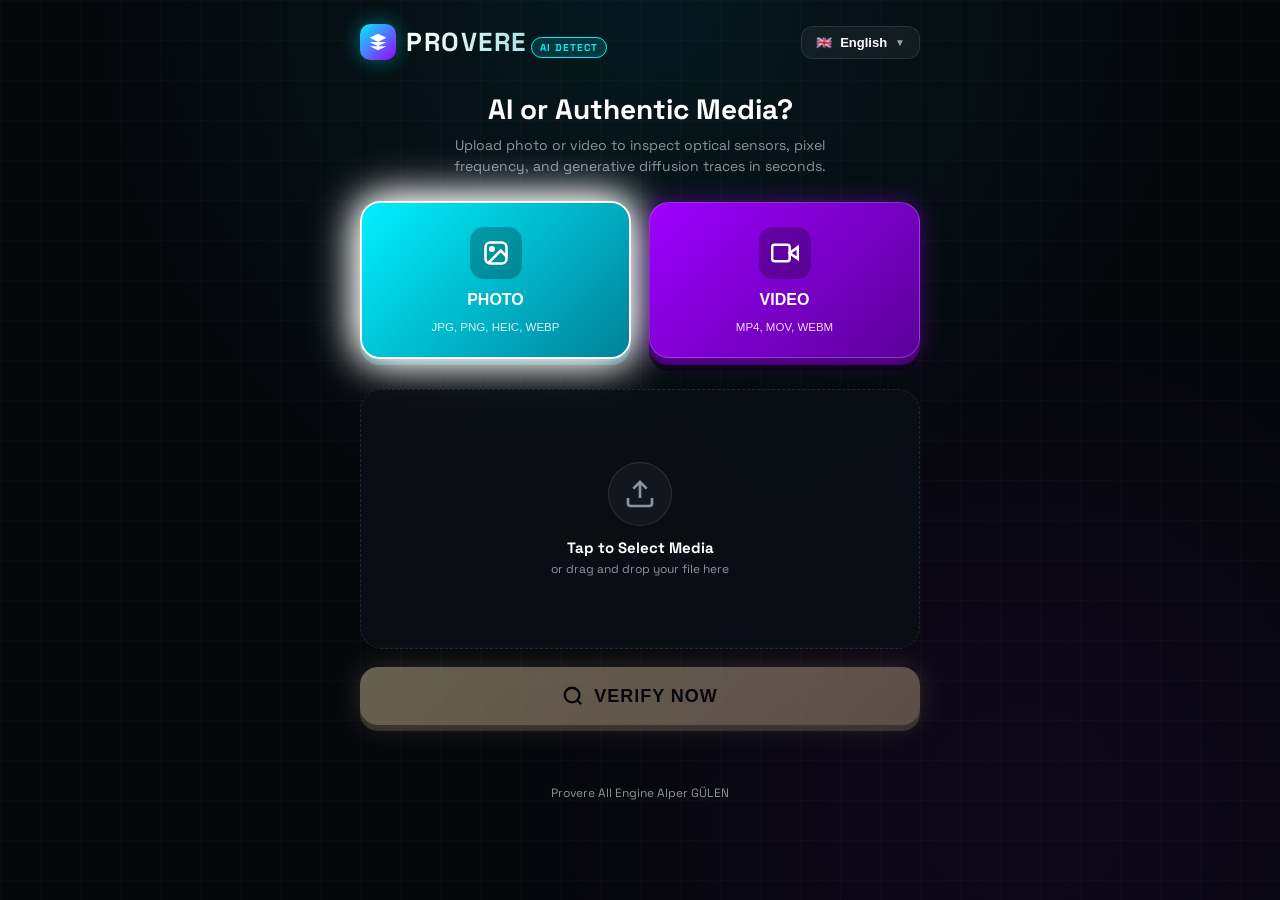
==== index.html @ f81402c1 "chore: Remove service-worker.js and replace caching with SW unregister and cache cleanup script" ====
<!DOCTYPE html>
<html lang="tr">
<head>
  <meta charset="UTF-8">
  <meta name="viewport" content="width=device-width, initial-scale=1.0">
  <title>Provere — AI vs Real Media Detector</title>
  <meta name="description" content="Fotoğraf ve videoların yapay zeka tarafından mı üretildiğini yoksa gerçek mi olduğunu tespit eden doğrulama aracı.">
  <meta name="apple-mobile-web-app-capable" content="yes">
  <meta name="apple-mobile-web-app-status-bar-style" content="black-translucent">
  <meta name="apple-mobile-web-app-title" content="Provere">
  <meta name="theme-color" content="#05070B">
  <link rel="manifest" href="manifest.json">
  <link rel="preconnect" href="https://fonts.googleapis.com">
  <link rel="preconnect" href="https://fonts.gstatic.com" crossorigin>
  <link href="https://fonts.googleapis.com/css2?family=Space+Grotesk:wght@500;700;800&family=Inter:wght@400;500;600;700&display=swap" rel="stylesheet">
  <link rel="stylesheet" href="style.css">
</head>
<body>
  <div class="cyber-grid"></div>

  <div class="app-container">
    <header>
      <div class="brand">
        <div class="brand-icon">
          <svg viewBox="0 0 24 24"><path d="M12 2L2 7l10 5 10-5-10-5zM2 17l10 5 10-5M2 12l10 5 10-5"/></svg>
        </div>
        <div>
          <span class="brand-name">Provere</span>
          <span class="badge-ai">AI DETECT</span>
        </div>
      </div>

      <div class="lang-dropdown-wrapper">
        <button id="lang-toggle-btn" class="lang-btn" onclick="toggleLangMenu()">
          <span id="current-lang-flag">🇹🇷</span>
          <span id="current-lang-name">Türkçe</span>
          <span style="font-size: 10px; opacity: 0.6;">▼</span>
        </button>
        <div id="lang-menu" class="lang-menu">
          <button class="lang-item active" onclick="setLanguage('tr')"><span>🇹🇷</span> Türkçe</button>
          <button class="lang-item" onclick="setLanguage('en')"><span>🇬🇧</span> English</button>
          <button class="lang-item" onclick="setLanguage('es')"><span>🇪🇸</span> Español</button>
          <button class="lang-item" onclick="setLanguage('fr')"><span>🇫🇷</span> Français</button>
          <button class="lang-item" onclick="setLanguage('it')"><span>🇮🇹</span> Italiano</button>
          <button class="lang-item" onclick="setLanguage('zh')"><span>🇨🇳</span> 中文</button>
          <button class="lang-item" onclick="setLanguage('ja')"><span>🇯🇵</span> 日本語</button>
        </div>
      </div>
    </header>

    <div class="hero-title">
      <h1 id="t-hero-title">Yapay Zeka mı, Gerçek mi?</h1>
      <p id="t-hero-desc">Fotoğraf veya video yükleyin; pikselleri, mimikleri ve yapay zeka izlerini saniyeler içinde doğrulayın.</p>
    </div>

    <div class="buttons-grid">
      <button class="btn-3d btn-photo active" id="mode-photo-btn" onclick="selectMode('photo')">
        <span class="btn-3d-shadow"></span>
        <span class="btn-3d-edge"></span>
        <span class="btn-3d-front">
          <div class="btn-icon-wrapper">
            <svg viewBox="0 0 24 24" fill="none"><rect x="3" y="3" width="18" height="18" rx="4"/><circle cx="8.5" cy="8.5" r="1.5"/><polyline points="21 15 16 10 5 21"/></svg>
          </div>
          <span id="t-btn-photo">FOTOĞRAF</span>
          <span class="btn-sub-label" id="t-sub-photo">JPG, PNG, WEBP</span>
        </span>
      </button>

      <button class="btn-3d btn-video" id="mode-video-btn" onclick="selectMode('video')">
        <span class="btn-3d-shadow"></span>
        <span class="btn-3d-edge"></span>
        <span class="btn-3d-front">
          <div class="btn-icon-wrapper">
            <svg viewBox="0 0 24 24" fill="none"><polygon points="23 7 16 12 23 17 23 7"/><rect x="1" y="5" width="15" height="14" rx="2"/></svg>
          </div>
          <span id="t-btn-video">VİDEO</span>
          <span class="btn-sub-label" id="t-sub-video">MP4, MOV, WEBM</span>
        </span>
      </button>
    </div>

    <input type="file" id="input-photo" accept="image/*, .heic, .heif, .jpg, .jpeg, .png, .webp" style="display: none;">
    <input type="file" id="input-video" accept="video/*, .mp4, .mov, .webm, .m4v" style="display: none;">

    <div class="preview-card" id="preview-card">
      <div class="scan-laser-line" id="scan-laser"></div>

      <div class="upload-placeholder" id="upload-placeholder" onclick="triggerFilePicker()">
        <div class="upload-icon-circle">
          <svg viewBox="0 0 24 24" width="32" height="32" fill="none" stroke="currentColor" stroke-width="2"><path d="M21 15v4a2 2 0 0 1-2 2H5a2 2 0 0 1-2-2v-4"/><polyline points="17 8 12 3 7 8"/><line x1="12" y1="3" x2="12" y2="15"/></svg>
        </div>
        <div>
          <div style="font-weight: 700; font-size: 15px; margin-bottom: 4px;" id="t-upload-title">Medyayı Seçmek İçin Dokunun</div>
          <div style="font-size: 12px; color: var(--text-muted);" id="t-upload-sub">veya dosyayı buraya sürükleyip bırakın</div>
        </div>
      </div>

      <div class="media-preview-container" id="media-preview-container">
        <button class="remove-media-btn" id="btn-clear" onclick="clearSelectedMedia(event)" title="Kaldır">✕</button>
        <img id="img-preview" class="preview-element" alt="Önizleme" style="display: none;">
        <video id="video-preview" class="preview-element" controls playsinline style="display: none;"></video>
        <div id="media-info-text" style="font-size: 12px; color: var(--text-muted); margin-top: 10px;">
          <span id="media-filename"></span> <span id="media-filesize"></span>
        </div>
      </div>
    </div>

    <button class="btn-control-3d" id="btn-control" onclick="startAnalysis()" disabled>
      <span class="btn-control-edge"></span>
      <span class="btn-control-front">
        <svg viewBox="0 0 24 24" width="22" height="22" fill="none" stroke="currentColor" stroke-width="2.5"><circle cx="11" cy="11" r="8"/><line x1="21" y1="21" x2="16.65" y2="16.65"/></svg>
        <span id="t-btn-check">KONTROL ET</span>
      </span>
    </button>

    <div class="result-card" id="result-card">
      <div class="result-meter">
        <svg class="meter-circle" width="140" height="140">
          <circle class="meter-circle-bg" cx="70" cy="70" r="60"/>
          <circle id="meter-circle-bar" class="meter-circle-bar" cx="70" cy="70" r="60"/>
        </svg>
        <div class="result-percentage">
          <span id="score-val">0%</span>
          <span class="result-label" id="t-ai-score-label">AI OLASILIĞI</span>
        </div>
      </div>

      <div id="verdict-wrapper" class="is-ai">
        <div class="verdict-title" id="verdict-title">Yapay Zeka Tarafından Üretildi</div>
        <div class="verdict-badge" id="verdict-badge">SENTETİK GÖRSEL (AI)</div>
      </div>

      <div class="signals-list" id="signals-list"></div>

      <div id="location-box" class="location-box" style="display: none;">
        <div class="location-badge">
          <span class="location-icon">📍</span>
          <span id="t-location-header">ÇEKİLDİĞİ KONUM & KOORDİNATLAR</span>
        </div>
        
        <div class="location-card-inner">
          <div class="location-details">
            <div id="location-desc" class="location-desc-title">İstanbul, Türkiye</div>
            <div id="location-coords" class="location-coords" style="display: none;"></div>
          </div>
          <a id="btn-open-map" href="#" target="_blank" rel="noopener noreferrer" class="btn-map-link" style="display: none;">
            <svg viewBox="0 0 24 24" width="15" height="15" fill="none" stroke="currentColor" stroke-width="2.2"><polygon points="1 6 1 22 8 18 16 22 23 18 23 2 16 6 8 2 1 6"/><line x1="8" y1="2" x2="8" y2="18"/><line x1="16" y1="6" x2="16" y2="22"/></svg>
            <span id="t-open-map">Haritada Gör</span>
          </a>
        </div>
      </div>
    </div>

    <footer>
      <span>Provere All Engine Alper GÜLEN</span>
    </footer>
  </div>

  <script src="app.js"></script>
  <script>
    // Mevcut service worker kayıtlarını ve cache'leri temizle
    if ('serviceWorker' in navigator) {
      navigator.serviceWorker.getRegistrations().then((registrations) => {
        for (const registration of registrations) {
          registration.unregister();
        }
      });
    }
    if ('caches' in window) {
      caches.keys().then((keys) => {
        keys.forEach((key) => caches.delete(key));
      });
    }
  </script>
</body>
</html>
---- style.css ----
:root {
  --bg-black: #05070B;
  --panel-bg: rgba(13, 17, 23, 0.75);
  --panel-border: rgba(255, 255, 255, 0.1);
  --neon-cyan: #00F0FF;
  --neon-cyan-glow: rgba(0, 240, 255, 0.4);
  --neon-purple: #9D00FF;
  --neon-purple-glow: rgba(157, 0, 255, 0.4);
  --neon-amber: #FF9900;
  --neon-green: #00FF66;
  --neon-red: #FF3366;
  --text-main: #FFFFFF;
  --text-muted: #8B949E;
  --font-family: 'Space Grotesk', 'Inter', -apple-system, BlinkMacSystemFont, sans-serif;
}

* {
  box-sizing: border-box;
  margin: 0;
  padding: 0;
  -webkit-tap-highlight-color: transparent;
}

body {
  background-color: var(--bg-black);
  color: var(--text-main);
  font-family: var(--font-family);
  min-height: 100vh;
  display: flex;
  flex-direction: column;
  align-items: center;
  overflow-x: hidden;
  position: relative;
  background-image: 
    radial-gradient(circle at 50% 0%, rgba(0, 240, 255, 0.08) 0%, transparent 50%),
    radial-gradient(circle at 80% 90%, rgba(157, 0, 255, 0.06) 0%, transparent 40%);
}

/* Background Animated Grid */
.cyber-grid {
  position: fixed;
  top: 0;
  left: 0;
  width: 100vw;
  height: 100vh;
  background-size: 40px 40px;
  background-image: 
    linear-gradient(to right, rgba(255, 255, 255, 0.02) 1px, transparent 1px),
    linear-gradient(to bottom, rgba(255, 255, 255, 0.02) 1px, transparent 1px);
  pointer-events: none;
  z-index: 0;
}

.app-container {
  width: 100%;
  max-width: 600px;
  padding: 24px 20px 60px;
  display: flex;
  flex-direction: column;
  align-items: center;
  position: relative;
  z-index: 1;
}

/* Header & Language Switcher */
header {
  width: 100%;
  display: flex;
  justify-content: space-between;
  align-items: center;
  margin-bottom: 32px;
}

.brand {
  display: flex;
  align-items: center;
  gap: 10px;
}

.brand-icon {
  width: 36px;
  height: 36px;
  border-radius: 10px;
  background: linear-gradient(135deg, var(--neon-cyan), var(--neon-purple));
  display: flex;
  align-items: center;
  justify-content: center;
  box-shadow: 0 0 20px var(--neon-cyan-glow);
}

.brand-icon svg {
  width: 20px;
  height: 20px;
  fill: #fff;
}

.brand-name {
  font-size: 26px;
  font-weight: 800;
  letter-spacing: 1.5px;
  background: linear-gradient(to right, #FFFFFF, #B0E0E6);
  -webkit-background-clip: text;
  -webkit-text-fill-color: transparent;
  text-transform: uppercase;
}

.badge-ai {
  font-size: 10px;
  padding: 3px 8px;
  border-radius: 20px;
  background: rgba(0, 240, 255, 0.15);
  border: 1px solid var(--neon-cyan);
  color: var(--neon-cyan);
  font-weight: 700;
  letter-spacing: 1px;
}

/* Language Selector Dropdown */
.lang-dropdown-wrapper {
  position: relative;
}

.lang-btn {
  display: flex;
  align-items: center;
  gap: 8px;
  background: rgba(255, 255, 255, 0.05);
  border: 1px solid var(--panel-border);
  backdrop-filter: blur(10px);
  padding: 8px 14px;
  border-radius: 12px;
  color: #fff;
  font-size: 13px;
  font-weight: 600;
  cursor: pointer;
  transition: all 0.2s ease;
}

.lang-btn:hover {
  background: rgba(255, 255, 255, 0.1);
  border-color: var(--neon-cyan);
}

.lang-menu {
  position: absolute;
  top: calc(100% + 8px);
  right: 0;
  background: #0E131F;
  border: 1px solid var(--panel-border);
  border-radius: 14px;
  padding: 6px;
  width: 170px;
  display: none;
  flex-direction: column;
  box-shadow: 0 10px 30px rgba(0,0,0,0.8);
  z-index: 100;
  backdrop-filter: blur(20px);
}

.lang-menu.open {
  display: flex;
}

.lang-item {
  display: flex;
  align-items: center;
  gap: 10px;
  padding: 9px 12px;
  border-radius: 8px;
  font-size: 13px;
  color: #c9d1d9;
  cursor: pointer;
  transition: all 0.15s;
  border: none;
  background: transparent;
  width: 100%;
  text-align: left;
}

.lang-item:hover, .lang-item.active {
  background: rgba(0, 240, 255, 0.12);
  color: #fff;
}

/* Hero Title */
.hero-title {
  text-align: center;
  margin-bottom: 30px;
}

.hero-title h1 {
  font-size: 28px;
  font-weight: 800;
  margin-bottom: 8px;
  line-height: 1.25;
}

.hero-title p {
  font-size: 14px;
  color: var(--text-muted);
  max-width: 420px;
  line-height: 1.5;
}

/* 3D ACTION BUTTONS (GÖZ ALICI 3D TUŞLAR) */
.buttons-grid {
  display: grid;
  grid-template-columns: 1fr 1fr;
  gap: 18px;
  width: 100%;
  margin-bottom: 24px;
}

.btn-3d {
  position: relative;
  border: none;
  background: transparent;
  padding: 0;
  cursor: pointer;
  outline-offset: 4px;
  transition: filter 250ms;
  user-select: none;
  width: 100%;
}

.btn-3d-shadow {
  position: absolute;
  top: 0;
  left: 0;
  width: 100%;
  height: 100%;
  border-radius: 20px;
  background: rgba(0, 0, 0, 0.5);
  transform: translateY(6px);
  transition: transform 600ms cubic-bezier(.3, .7, .4, 1);
}

.btn-3d-edge {
  position: absolute;
  top: 0;
  left: 0;
  width: 100%;
  height: 100%;
  border-radius: 20px;
}

.btn-photo .btn-3d-edge {
  background: linear-gradient(to bottom, #008899, #004d55);
}

.btn-video .btn-3d-edge {
  background: linear-gradient(to bottom, #6900aa, #3d0066);
}

.btn-3d-front {
  display: flex;
  flex-direction: column;
  align-items: center;
  justify-content: center;
  gap: 12px;
  position: relative;
  padding: 24px 16px;
  border-radius: 20px;
  font-size: 16px;
  font-weight: 700;
  color: white;
  transform: translateY(-6px);
  transition: transform 600ms cubic-bezier(.3, .7, .4, 1);
  border: 1px solid rgba(255, 255, 255, 0.2);
}

.btn-photo .btn-3d-front {
  background: linear-gradient(135deg, #00F0FF 0%, #008299 100%);
  box-shadow: 0 0 25px var(--neon-cyan-glow);
}

.btn-video .btn-3d-front {
  background: linear-gradient(135deg, #9D00FF 0%, #5B0099 100%);
  box-shadow: 0 0 25px var(--neon-purple-glow);
}

.btn-3d:hover .btn-3d-front {
  transform: translateY(-8px);
}

.btn-3d:active .btn-3d-front {
  transform: translateY(-2px);
}

.btn-3d.active .btn-3d-front {
  border: 2.5px solid #FFFFFF;
  box-shadow: 0 0 35px #FFFFFF, 0 0 50px currentColor;
}

.btn-icon-wrapper {
  width: 52px;
  height: 52px;
  border-radius: 14px;
  background: rgba(0, 0, 0, 0.25);
  display: flex;
  align-items: center;
  justify-content: center;
}

.btn-icon-wrapper svg {
  width: 28px;
  height: 28px;
  stroke: #ffffff;
  stroke-width: 2.2;
}

.btn-sub-label {
  font-size: 11.5px;
  font-weight: 500;
  opacity: 0.85;
}

/* DROPZONE / PREVIEW AREA */
.preview-card {
  width: 100%;
  background: var(--panel-bg);
  border: 1.5px dashed var(--panel-border);
  border-radius: 22px;
  padding: 20px;
  display: flex;
  flex-direction: column;
  align-items: center;
  justify-content: center;
  min-height: 260px;
  margin-bottom: 24px;
  position: relative;
  overflow: hidden;
  backdrop-filter: blur(16px);
  transition: all 0.3s ease;
}

.preview-card.has-file {
  border-style: solid;
  border-color: var(--neon-cyan);
  padding: 12px;
}

.upload-placeholder {
  display: flex;
  flex-direction: column;
  align-items: center;
  text-align: center;
  gap: 12px;
  cursor: pointer;
  padding: 30px 20px;
}

.upload-icon-circle {
  width: 64px;
  height: 64px;
  border-radius: 50%;
  background: rgba(255, 255, 255, 0.04);
  border: 1px solid rgba(255, 255, 255, 0.1);
  display: flex;
  align-items: center;
  justify-content: center;
  color: var(--text-muted);
  transition: all 0.3s;
}

.upload-placeholder:hover .upload-icon-circle {
  border-color: var(--neon-cyan);
  color: var(--neon-cyan);
  box-shadow: 0 0 20px var(--neon-cyan-glow);
  transform: scale(1.05);
}

.media-preview-container {
  width: 100%;
  display: none;
  flex-direction: column;
  align-items: center;
  position: relative;
}

.preview-element {
  max-width: 100%;
  max-height: 320px;
  border-radius: 14px;
  object-fit: contain;
  box-shadow: 0 10px 30px rgba(0, 0, 0, 0.7);
}

.remove-media-btn {
  position: absolute;
  top: 10px;
  right: 10px;
  background: rgba(0, 0, 0, 0.7);
  border: 1px solid rgba(255, 255, 255, 0.3);
  color: #fff;
  width: 32px;
  height: 32px;
  border-radius: 50%;
  display: flex;
  align-items: center;
  justify-content: center;
  cursor: pointer;
  transition: 0.2s;
  z-index: 10;
}

.remove-media-btn:hover {
  background: var(--neon-red);
}

/* LASER SCANNING ANIMATION */
.scan-laser-line {
  position: absolute;
  top: 0;
  left: 0;
  width: 100%;
  height: 3px;
  background: linear-gradient(90deg, transparent, var(--neon-cyan), transparent);
  box-shadow: 0 0 15px var(--neon-cyan);
  display: none;
  z-index: 5;
}

.scanning .scan-laser-line {
  display: block;
  animation: scanMove 2s infinite ease-in-out;
}

@keyframes scanMove {
  0% { top: 0%; opacity: 0; }
  15% { opacity: 1; }
  85% { opacity: 1; }
  100% { top: 100%; opacity: 0; }
}

/* CHECK NOW 3D BUTTON (KONTROL ET) */
.btn-control-3d {
  width: 100%;
  position: relative;
  border: none;
  background: transparent;
  padding: 0;
  cursor: pointer;
  margin-bottom: 24px;
}

.btn-control-edge {
  position: absolute;
  top: 0;
  left: 0;
  width: 100%;
  height: 100%;
  border-radius: 18px;
  background: linear-gradient(to bottom, #d97706, #92400e);
}

.btn-control-front {
  display: flex;
  align-items: center;
  justify-content: center;
  gap: 10px;
  position: relative;
  padding: 18px 24px;
  border-radius: 18px;
  font-size: 18px;
  font-weight: 800;
  letter-spacing: 1px;
  color: #05070B;
  background: linear-gradient(135deg, #FFB800 0%, #FF8A00 100%);
  transform: translateY(-6px);
  transition: transform 600ms cubic-bezier(.3, .7, .4, 1);
  box-shadow: 0 0 30px rgba(255, 184, 0, 0.4);
}

.btn-control-3d:hover .btn-control-front {
  transform: translateY(-8px);
}

.btn-control-3d:active .btn-control-front {
  transform: translateY(-2px);
}

.btn-control-3d:disabled {
  opacity: 0.5;
  cursor: not-allowed;
  filter: grayscale(0.8);
}

/* RESULT CARD */
.result-card {
  width: 100%;
  background: #0D1117;
  border: 1px solid var(--panel-border);
  border-radius: 20px;
  padding: 24px;
  display: none;
  flex-direction: column;
  align-items: center;
  animation: fadeIn 0.4s ease;
}

@keyframes fadeIn {
  from { opacity: 0; transform: translateY(10px); }
  to { opacity: 1; transform: translateY(0); }
}

.result-meter {
  position: relative;
  width: 140px;
  height: 140px;
  margin-bottom: 16px;
}

.meter-circle {
  transform: rotate(-90deg);
  transform-origin: 50% 50%;
}

.meter-circle-bg {
  stroke: rgba(255, 255, 255, 0.08);
  stroke-width: 10;
  fill: none;
}

.meter-circle-bar {
  stroke-width: 10;
  stroke-linecap: round;
  fill: none;
  stroke-dasharray: 377;
  stroke-dashoffset: 377;
  transition: stroke-dashoffset 1.5s ease-out, stroke 0.3s;
}

.result-percentage {
  position: absolute;
  inset: 0;
  display: flex;
  flex-direction: column;
  align-items: center;
  justify-content: center;
  font-size: 28px;
  font-weight: 800;
}

.result-label {
  font-size: 11px;
  color: var(--text-muted);
  text-transform: uppercase;
  letter-spacing: 1px;
  font-weight: 600;
}

.verdict-title {
  font-size: 22px;
  font-weight: 800;
  margin-bottom: 10px;
  text-align: center;
}

.verdict-badge {
  display: inline-block;
  padding: 6px 16px;
  border-radius: 30px;
  font-size: 14px;
  font-weight: 800;
  letter-spacing: 0.5px;
  margin-bottom: 16px;
}

.is-ai .verdict-badge {
  background: rgba(255, 51, 102, 0.15);
  color: var(--neon-red);
  border: 1px solid var(--neon-red);
}

.is-real .verdict-badge {
  background: rgba(0, 255, 102, 0.15);
  color: var(--neon-green);
  border: 1px solid var(--neon-green);
}

.signals-list {
  width: 100%;
  border-top: 1px solid rgba(255, 255, 255, 0.08);
  padding-top: 16px;
  display: flex;
  flex-direction: column;
  gap: 10px;
}

.signal-item {
  display: flex;
  align-items: flex-start;
  gap: 10px;
  font-size: 13px;
  color: #c9d1d9;
  line-height: 1.4;
}

.signal-icon {
  flex-shrink: 0;
  font-size: 16px;
}

/* Location / Environment Box */
.location-box {
  width: 100%;
  margin-top: 16px;
  padding-top: 14px;
  border-top: 1px solid rgba(255, 255, 255, 0.08);
  display: flex;
  flex-direction: column;
  gap: 6px;
  animation: fadeIn 0.3s ease;
}

.location-badge {
  display: inline-flex;
  align-items: center;
  gap: 6px;
  font-size: 11.5px;
  font-weight: 700;
  color: var(--neon-cyan);
  text-transform: uppercase;
  letter-spacing: 0.8px;
}

.location-card-inner {
  display: flex;
  align-items: center;
  justify-content: space-between;
  gap: 12px;
  background: rgba(0, 240, 255, 0.04);
  border: 1px solid rgba(0, 240, 255, 0.15);
  border-radius: 14px;
  padding: 12px 14px;
}

.location-details {
  display: flex;
  flex-direction: column;
  gap: 4px;
  flex: 1;
}

.location-desc-title {
  font-size: 13.5px;
  font-weight: 700;
  color: #FFFFFF;
  line-height: 1.35;
}

.location-coords {
  font-size: 11.5px;
  font-family: monospace;
  color: var(--neon-cyan);
  display: flex;
  align-items: center;
  gap: 4px;
}

.btn-map-link {
  display: inline-flex;
  align-items: center;
  gap: 6px;
  background: linear-gradient(135deg, rgba(0, 240, 255, 0.15), rgba(0, 136, 153, 0.25));
  border: 1px solid var(--neon-cyan);
  color: #FFFFFF;
  padding: 8px 12px;
  border-radius: 10px;
  font-size: 12px;
  font-weight: 700;
  text-decoration: none;
  cursor: pointer;
  white-space: nowrap;
  transition: all 0.2s ease;
  box-shadow: 0 0 15px rgba(0, 240, 255, 0.2);
}

.btn-map-link:hover {
  background: var(--neon-cyan);
  color: #05070B;
  box-shadow: 0 0 25px var(--neon-cyan-glow);
  transform: translateY(-1px);
}

.badge-exif-verified {
  background: rgba(0, 255, 157, 0.15);
  color: var(--neon-green);
  border: 1px solid rgba(0, 255, 157, 0.35);
  padding: 1px 6px;
  border-radius: 4px;
  font-size: 10px;
  font-weight: 800;
  letter-spacing: 0.5px;
  text-transform: uppercase;
}

.badge-approx-coord {
  background: rgba(255, 184, 0, 0.15);
  color: #FFB800;
  border: 1px solid rgba(255, 184, 0, 0.35);
  padding: 1px 6px;
  border-radius: 4px;
  font-size: 10px;
  font-weight: 800;
  letter-spacing: 0.5px;
  text-transform: uppercase;
}

/* Footer */
footer {
  margin-top: 30px;
  text-align: center;
  font-size: 12px;
  color: var(--text-muted);
}
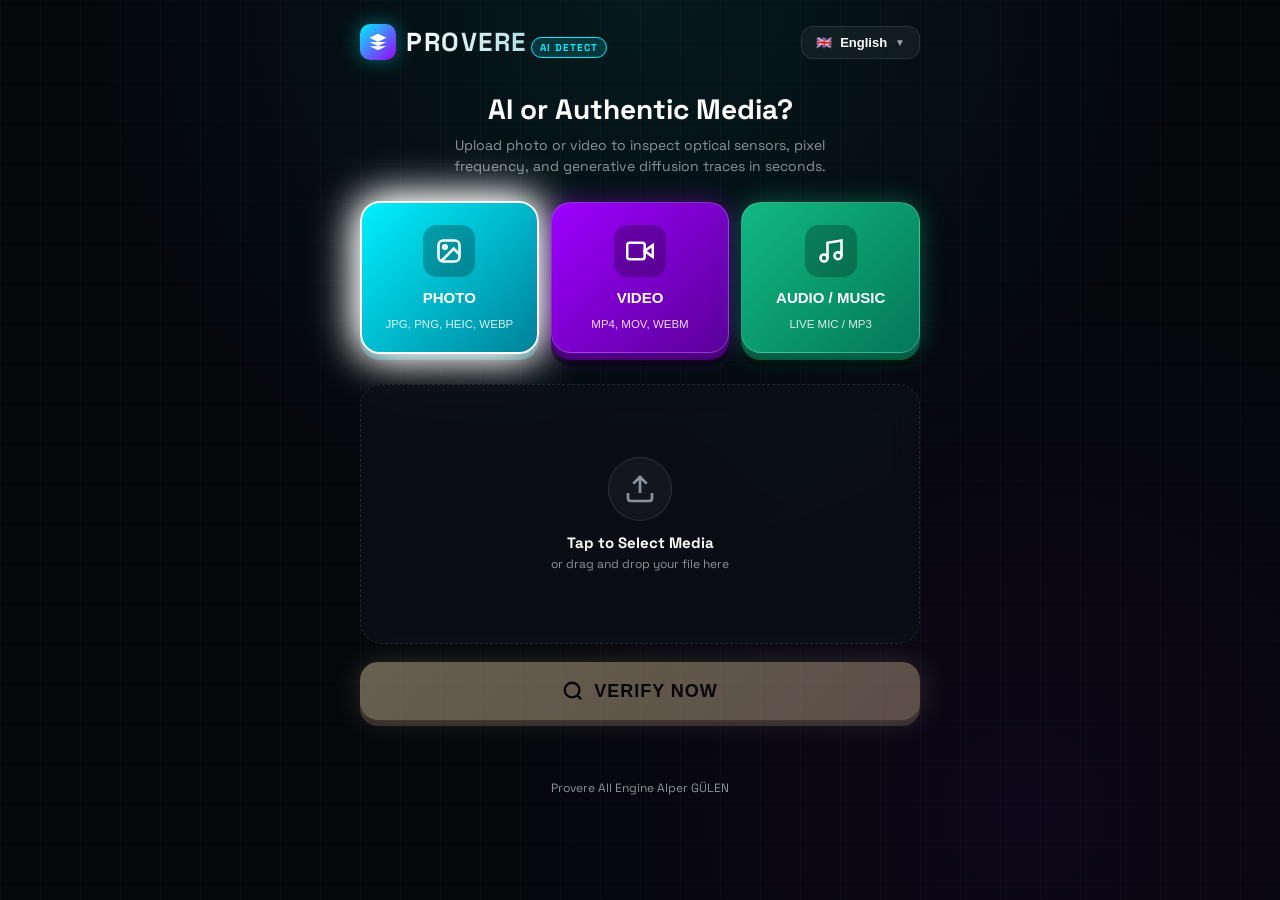
==== commit 0597eb85: "feat: add live audio AI detection & fix GenAI image classification false negatives" ====
--- a/index.html
+++ b/index.html
@@ -54,7 +54,7 @@
     </div>
 
     <div class="buttons-grid">
-      <button class="btn-3d btn-photo active" id="mode-photo-btn" onclick="selectMode('photo')">
+      <button class="btn-3d btn-photo active" id="mode-photo-btn">
         <span class="btn-3d-shadow"></span>
         <span class="btn-3d-edge"></span>
         <span class="btn-3d-front">
@@ -66,7 +66,7 @@
         </span>
       </button>
 
-      <button class="btn-3d btn-video" id="mode-video-btn" onclick="selectMode('video')">
+      <button class="btn-3d btn-video" id="mode-video-btn">
         <span class="btn-3d-shadow"></span>
         <span class="btn-3d-edge"></span>
         <span class="btn-3d-front">
@@ -77,15 +77,29 @@
           <span class="btn-sub-label" id="t-sub-video">MP4, MOV, WEBM</span>
         </span>
       </button>
-    </div>
-
-    <input type="file" id="input-photo" accept="image/*, .heic, .heif, .jpg, .jpeg, .png, .webp" style="display: none;">
-    <input type="file" id="input-video" accept="video/*, .mp4, .mov, .webm, .m4v" style="display: none;">
-
-    <div class="preview-card" id="preview-card">
+
+      <button class="btn-3d btn-audio" id="mode-audio-btn">
+        <span class="btn-3d-shadow"></span>
+        <span class="btn-3d-edge"></span>
+        <span class="btn-3d-front">
+          <div class="btn-icon-wrapper">
+            <svg viewBox="0 0 24 24" fill="none" stroke="currentColor" stroke-width="2.2"><path d="M9 18V5l12-2v13"/><circle cx="6" cy="18" r="3"/><circle cx="18" cy="16" r="3"/></svg>
+          </div>
+          <span id="t-btn-audio">SES / ŞARKI</span>
+          <span class="btn-sub-label" id="t-sub-audio">CANLI DİNLE / MP3</span>
+        </span>
+      </button>
+    </div>
+
+    <input type="file" id="input-photo" accept="image/*, .heic, .heif, .jpg, .jpeg, .png, .webp" style="opacity: 0; position: absolute; width: 1px; height: 1px; pointer-events: none; z-index: -1;">
+    <input type="file" id="input-video" accept="video/*, .mp4, .mov, .webm, .m4v" style="opacity: 0; position: absolute; width: 1px; height: 1px; pointer-events: none; z-index: -1;">
+    <input type="file" id="input-audio" accept="audio/*, .mp3, .wav, .m4a, .ogg, .aac, .flac" style="opacity: 0; position: absolute; width: 1px; height: 1px; pointer-events: none; z-index: -1;">
+
+    <div class="preview-card" id="preview-card" style="cursor: pointer;">
       <div class="scan-laser-line" id="scan-laser"></div>
 
-      <div class="upload-placeholder" id="upload-placeholder" onclick="triggerFilePicker()">
+      <!-- Fotoğraf / Video Yükleme Alanı -->
+      <div class="upload-placeholder" id="upload-placeholder">
         <div class="upload-icon-circle">
           <svg viewBox="0 0 24 24" width="32" height="32" fill="none" stroke="currentColor" stroke-width="2"><path d="M21 15v4a2 2 0 0 1-2 2H5a2 2 0 0 1-2-2v-4"/><polyline points="17 8 12 3 7 8"/><line x1="12" y1="3" x2="12" y2="15"/></svg>
         </div>
@@ -95,8 +109,33 @@
         </div>
       </div>
 
+      <!-- Ses / Şarkı Canlı Dinleme ve Kayıt Paneli -->
+      <div class="audio-container" id="audio-container" style="display: none;">
+        <div class="audio-mic-wrapper">
+          <button class="btn-mic-pulse" id="btn-mic-listen" title="Dinlemeye Başla">
+            <svg viewBox="0 0 24 24" width="34" height="34" fill="none" stroke="currentColor" stroke-width="2.2"><path d="M12 1a3 3 0 0 0-3 3v8a3 3 0 0 0 6 0V4a3 3 0 0 0-3-3z"/><path d="M19 10v2a7 7 0 0 1-14 0v-2"/><line x1="12" y1="19" x2="12" y2="23"/><line x1="8" y1="23" x2="16" y2="23"/></svg>
+          </button>
+        </div>
+
+        <div class="audio-status-info">
+          <div class="audio-status-title" id="audio-status-title">Şarkıyı veya Sesi Dinletin</div>
+          <div class="audio-timer" id="audio-timer" style="display: none;">00:00</div>
+          <div class="audio-status-sub" id="audio-status-sub">Mikrofonla ortamdaki şarkıyı dinlemek için dokunun</div>
+        </div>
+
+        <canvas id="audio-waveform" class="audio-waveform-canvas" width="320" height="60" style="display: none;"></canvas>
+
+        <div class="audio-playback-card" id="audio-playback-card" style="display: none;">
+          <audio id="audio-player" controls style="width: 100%; height: 42px; margin-top: 8px;"></audio>
+        </div>
+
+        <div class="audio-file-upload-link" id="audio-file-upload-link">
+          <span>veya</span> <a href="javascript:void(0)" id="link-upload-audio">Ses Dosyası Seçin (MP3, WAV)</a>
+        </div>
+      </div>
+
       <div class="media-preview-container" id="media-preview-container">
-        <button class="remove-media-btn" id="btn-clear" onclick="clearSelectedMedia(event)" title="Kaldır">✕</button>
+        <button class="remove-media-btn" id="btn-clear" title="Kaldır">✕</button>
         <img id="img-preview" class="preview-element" alt="Önizleme" style="display: none;">
         <video id="video-preview" class="preview-element" controls playsinline style="display: none;"></video>
         <div id="media-info-text" style="font-size: 12px; color: var(--text-muted); margin-top: 10px;">
@@ -105,7 +144,7 @@
       </div>
     </div>
 
-    <button class="btn-control-3d" id="btn-control" onclick="startAnalysis()" disabled>
+    <button class="btn-control-3d" id="btn-control" disabled>
       <span class="btn-control-edge"></span>
       <span class="btn-control-front">
         <svg viewBox="0 0 24 24" width="22" height="22" fill="none" stroke="currentColor" stroke-width="2.5"><circle cx="11" cy="11" r="8"/><line x1="21" y1="21" x2="16.65" y2="16.65"/></svg>
--- a/style.css
+++ b/style.css
@@ -205,10 +205,33 @@
 /* 3D ACTION BUTTONS (GÖZ ALICI 3D TUŞLAR) */
 .buttons-grid {
   display: grid;
-  grid-template-columns: 1fr 1fr;
-  gap: 18px;
+  grid-template-columns: repeat(3, 1fr);
+  gap: 12px;
   width: 100%;
   margin-bottom: 24px;
+}
+
+@media (max-width: 520px) {
+  .buttons-grid {
+    gap: 8px;
+  }
+  .btn-3d-front {
+    padding: 16px 8px !important;
+    font-size: 13px !important;
+    gap: 8px !important;
+    border-radius: 16px !important;
+  }
+  .btn-icon-wrapper {
+    width: 38px !important;
+    height: 38px !important;
+  }
+  .btn-icon-wrapper svg {
+    width: 20px !important;
+    height: 20px !important;
+  }
+  .btn-sub-label {
+    font-size: 9px !important;
+  }
 }
 
 .btn-3d {
@@ -252,6 +275,10 @@
   background: linear-gradient(to bottom, #6900aa, #3d0066);
 }
 
+.btn-audio .btn-3d-edge {
+  background: linear-gradient(to bottom, #059669, #064e3b);
+}
+
 .btn-3d-front {
   display: flex;
   flex-direction: column;
@@ -259,9 +286,9 @@
   justify-content: center;
   gap: 12px;
   position: relative;
-  padding: 24px 16px;
+  padding: 22px 12px;
   border-radius: 20px;
-  font-size: 16px;
+  font-size: 15px;
   font-weight: 700;
   color: white;
   transform: translateY(-6px);
@@ -277,6 +304,11 @@
 .btn-video .btn-3d-front {
   background: linear-gradient(135deg, #9D00FF 0%, #5B0099 100%);
   box-shadow: 0 0 25px var(--neon-purple-glow);
+}
+
+.btn-audio .btn-3d-front {
+  background: linear-gradient(135deg, #10B981 0%, #047857 100%);
+  box-shadow: 0 0 25px rgba(16, 185, 129, 0.4);
 }
 
 .btn-3d:hover .btn-3d-front {
@@ -431,6 +463,112 @@
   15% { opacity: 1; }
   85% { opacity: 1; }
   100% { top: 100%; opacity: 0; }
+}
+
+/* AUDIO CONTAINER & MIC PULSE */
+.audio-container {
+  width: 100%;
+  display: flex;
+  flex-direction: column;
+  align-items: center;
+  gap: 14px;
+  padding: 18px 10px;
+  text-align: center;
+}
+
+.audio-mic-wrapper {
+  position: relative;
+  display: flex;
+  align-items: center;
+  justify-content: center;
+  margin: 6px 0;
+}
+
+.btn-mic-pulse {
+  width: 76px;
+  height: 76px;
+  border-radius: 50%;
+  border: none;
+  background: linear-gradient(135deg, #10B981 0%, #059669 100%);
+  color: #fff;
+  display: flex;
+  align-items: center;
+  justify-content: center;
+  cursor: pointer;
+  box-shadow: 0 0 30px rgba(16, 185, 129, 0.45);
+  transition: all 0.3s cubic-bezier(0.4, 0, 0.2, 1);
+  z-index: 2;
+}
+
+.btn-mic-pulse:hover {
+  transform: scale(1.08);
+  box-shadow: 0 0 45px rgba(16, 185, 129, 0.7);
+}
+
+.btn-mic-pulse.recording {
+  background: linear-gradient(135deg, #EF4444 0%, #DC2626 100%);
+  box-shadow: 0 0 35px rgba(239, 68, 68, 0.7);
+  animation: micPulseRecord 1.2s infinite ease-in-out;
+}
+
+@keyframes micPulseRecord {
+  0% { transform: scale(1); }
+  50% { transform: scale(1.1); }
+  100% { transform: scale(1); }
+}
+
+.audio-status-info {
+  display: flex;
+  flex-direction: column;
+  align-items: center;
+}
+
+.audio-status-title {
+  font-size: 16px;
+  font-weight: 700;
+  color: #fff;
+}
+
+.audio-timer {
+  font-family: 'Space Grotesk', monospace;
+  font-size: 22px;
+  font-weight: 800;
+  color: #10B981;
+  letter-spacing: 2px;
+  margin: 4px 0;
+}
+
+.audio-status-sub {
+  font-size: 12px;
+  color: var(--text-muted);
+  max-width: 280px;
+}
+
+.audio-waveform-canvas {
+  width: 100%;
+  max-width: 320px;
+  height: 55px;
+  border-radius: 12px;
+  background: rgba(0, 0, 0, 0.4);
+  border: 1px solid rgba(16, 185, 129, 0.3);
+}
+
+.audio-playback-card {
+  width: 100%;
+  max-width: 320px;
+}
+
+.audio-file-upload-link {
+  font-size: 12px;
+  color: var(--text-muted);
+  margin-top: 2px;
+}
+
+.audio-file-upload-link a {
+  color: #10B981;
+  text-decoration: underline;
+  font-weight: 600;
+  cursor: pointer;
 }
 
 /* CHECK NOW 3D BUTTON (KONTROL ET) */
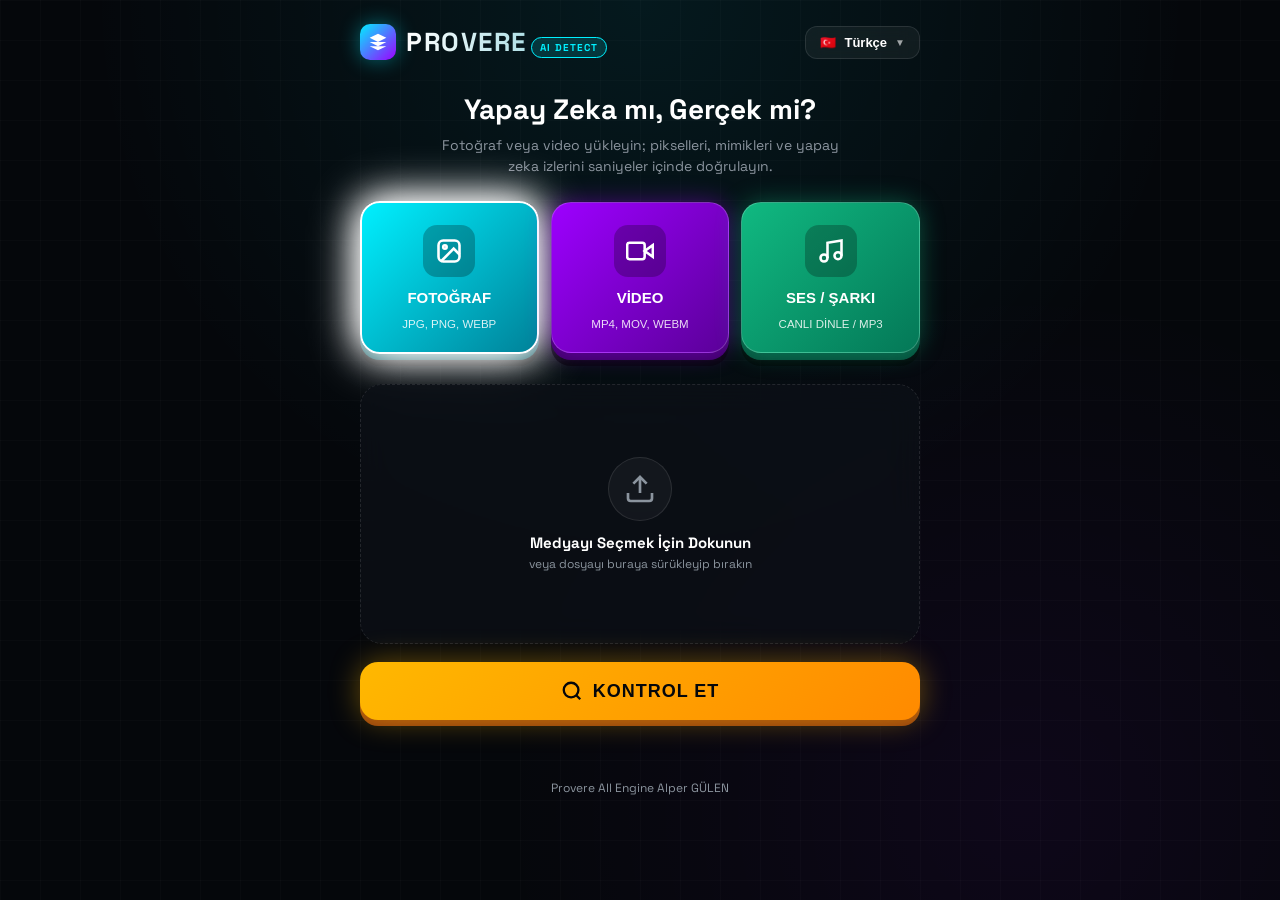
==== commit 3deb7b16: "fix(buttons): remove pointer-events none from file inputs, wire universal click handlers on all 3D b" ====
--- a/index.html
+++ b/index.html
@@ -9,11 +9,14 @@
   <meta name="apple-mobile-web-app-status-bar-style" content="black-translucent">
   <meta name="apple-mobile-web-app-title" content="Provere">
   <meta name="theme-color" content="#05070B">
+  <meta http-equiv="Cache-Control" content="no-cache, no-store, must-revalidate">
+  <meta http-equiv="Pragma" content="no-cache">
+  <meta http-equiv="Expires" content="0">
   <link rel="manifest" href="manifest.json">
   <link rel="preconnect" href="https://fonts.googleapis.com">
   <link rel="preconnect" href="https://fonts.gstatic.com" crossorigin>
   <link href="https://fonts.googleapis.com/css2?family=Space+Grotesk:wght@500;700;800&family=Inter:wght@400;500;600;700&display=swap" rel="stylesheet">
-  <link rel="stylesheet" href="style.css">
+  <link rel="stylesheet" href="style.css?v=20260913_1209">
 </head>
 <body>
   <div class="cyber-grid"></div>
@@ -54,7 +57,7 @@
     </div>
 
     <div class="buttons-grid">
-      <button class="btn-3d btn-photo active" id="mode-photo-btn">
+      <button class="btn-3d btn-photo active" id="mode-photo-btn" onclick="handleModeBtnClick('photo', event)">
         <span class="btn-3d-shadow"></span>
         <span class="btn-3d-edge"></span>
         <span class="btn-3d-front">
@@ -66,7 +69,7 @@
         </span>
       </button>
 
-      <button class="btn-3d btn-video" id="mode-video-btn">
+      <button class="btn-3d btn-video" id="mode-video-btn" onclick="handleModeBtnClick('video', event)">
         <span class="btn-3d-shadow"></span>
         <span class="btn-3d-edge"></span>
         <span class="btn-3d-front">
@@ -78,7 +81,7 @@
         </span>
       </button>
 
-      <button class="btn-3d btn-audio" id="mode-audio-btn">
+      <button class="btn-3d btn-audio" id="mode-audio-btn" onclick="handleModeBtnClick('audio', event)">
         <span class="btn-3d-shadow"></span>
         <span class="btn-3d-edge"></span>
         <span class="btn-3d-front">
@@ -91,11 +94,11 @@
       </button>
     </div>
 
-    <input type="file" id="input-photo" accept="image/*, .heic, .heif, .jpg, .jpeg, .png, .webp" style="opacity: 0; position: absolute; width: 1px; height: 1px; pointer-events: none; z-index: -1;">
-    <input type="file" id="input-video" accept="video/*, .mp4, .mov, .webm, .m4v" style="opacity: 0; position: absolute; width: 1px; height: 1px; pointer-events: none; z-index: -1;">
-    <input type="file" id="input-audio" accept="audio/*, .mp3, .wav, .m4a, .ogg, .aac, .flac" style="opacity: 0; position: absolute; width: 1px; height: 1px; pointer-events: none; z-index: -1;">
-
-    <div class="preview-card" id="preview-card" style="cursor: pointer;">
+    <input type="file" id="input-photo" accept="image/*,.heic,.heif,.jpg,.jpeg,.png,.webp" style="position: fixed; top: -2000px; left: -2000px; opacity: 0;">
+    <input type="file" id="input-video" accept="video/*,.mp4,.mov,.webm,.m4v" style="position: fixed; top: -2000px; left: -2000px; opacity: 0;">
+    <input type="file" id="input-audio" accept="audio/*,.mp3,.wav,.m4a,.ogg,.aac,.flac" style="position: fixed; top: -2000px; left: -2000px; opacity: 0;">
+
+    <div class="preview-card" id="preview-card" onclick="handlePreviewCardClick(event)" style="cursor: pointer;">
       <div class="scan-laser-line" id="scan-laser"></div>
 
       <!-- Fotoğraf / Video Yükleme Alanı -->
@@ -112,7 +115,7 @@
       <!-- Ses / Şarkı Canlı Dinleme ve Kayıt Paneli -->
       <div class="audio-container" id="audio-container" style="display: none;">
         <div class="audio-mic-wrapper">
-          <button class="btn-mic-pulse" id="btn-mic-listen" title="Dinlemeye Başla">
+          <button class="btn-mic-pulse" id="btn-mic-listen" onclick="toggleAudioListening(event)" title="Dinlemeye Başla">
             <svg viewBox="0 0 24 24" width="34" height="34" fill="none" stroke="currentColor" stroke-width="2.2"><path d="M12 1a3 3 0 0 0-3 3v8a3 3 0 0 0 6 0V4a3 3 0 0 0-3-3z"/><path d="M19 10v2a7 7 0 0 1-14 0v-2"/><line x1="12" y1="19" x2="12" y2="23"/><line x1="8" y1="23" x2="16" y2="23"/></svg>
           </button>
         </div>
@@ -130,7 +133,7 @@
         </div>
 
         <div class="audio-file-upload-link" id="audio-file-upload-link">
-          <span>veya</span> <a href="javascript:void(0)" id="link-upload-audio">Ses Dosyası Seçin (MP3, WAV)</a>
+          <span>veya</span> <a href="javascript:void(0)" id="link-upload-audio" onclick="triggerFilePicker('audio', event)">Ses Dosyası Seçin (MP3, WAV)</a>
         </div>
       </div>
 
@@ -144,7 +147,7 @@
       </div>
     </div>
 
-    <button class="btn-control-3d" id="btn-control" disabled>
+    <button class="btn-control-3d" id="btn-control" onclick="handleControlBtnClick(event)">
       <span class="btn-control-edge"></span>
       <span class="btn-control-front">
         <svg viewBox="0 0 24 24" width="22" height="22" fill="none" stroke="currentColor" stroke-width="2.5"><circle cx="11" cy="11" r="8"/><line x1="21" y1="21" x2="16.65" y2="16.65"/></svg>
@@ -195,7 +198,7 @@
     </footer>
   </div>
 
-  <script src="app.js"></script>
+  <script src="app.js?v=20260913_1209"></script>
   <script>
     // Mevcut service worker kayıtlarını ve cache'leri temizle
     if ('serviceWorker' in navigator) {
--- a/style.css
+++ b/style.css
@@ -246,6 +246,10 @@
   width: 100%;
 }
 
+.btn-3d * {
+  pointer-events: none;
+}
+
 .btn-3d-shadow {
   position: absolute;
   top: 0;
@@ -505,7 +509,8 @@
   box-shadow: 0 0 45px rgba(16, 185, 129, 0.7);
 }
 
-.btn-mic-pulse.recording {
+.btn-mic-pulse.recording,
+.btn-mic-pulse.listening {
   background: linear-gradient(135deg, #EF4444 0%, #DC2626 100%);
   box-shadow: 0 0 35px rgba(239, 68, 68, 0.7);
   animation: micPulseRecord 1.2s infinite ease-in-out;
@@ -580,6 +585,10 @@
   padding: 0;
   cursor: pointer;
   margin-bottom: 24px;
+}
+
+.btn-control-3d * {
+  pointer-events: none;
 }
 
 .btn-control-edge {
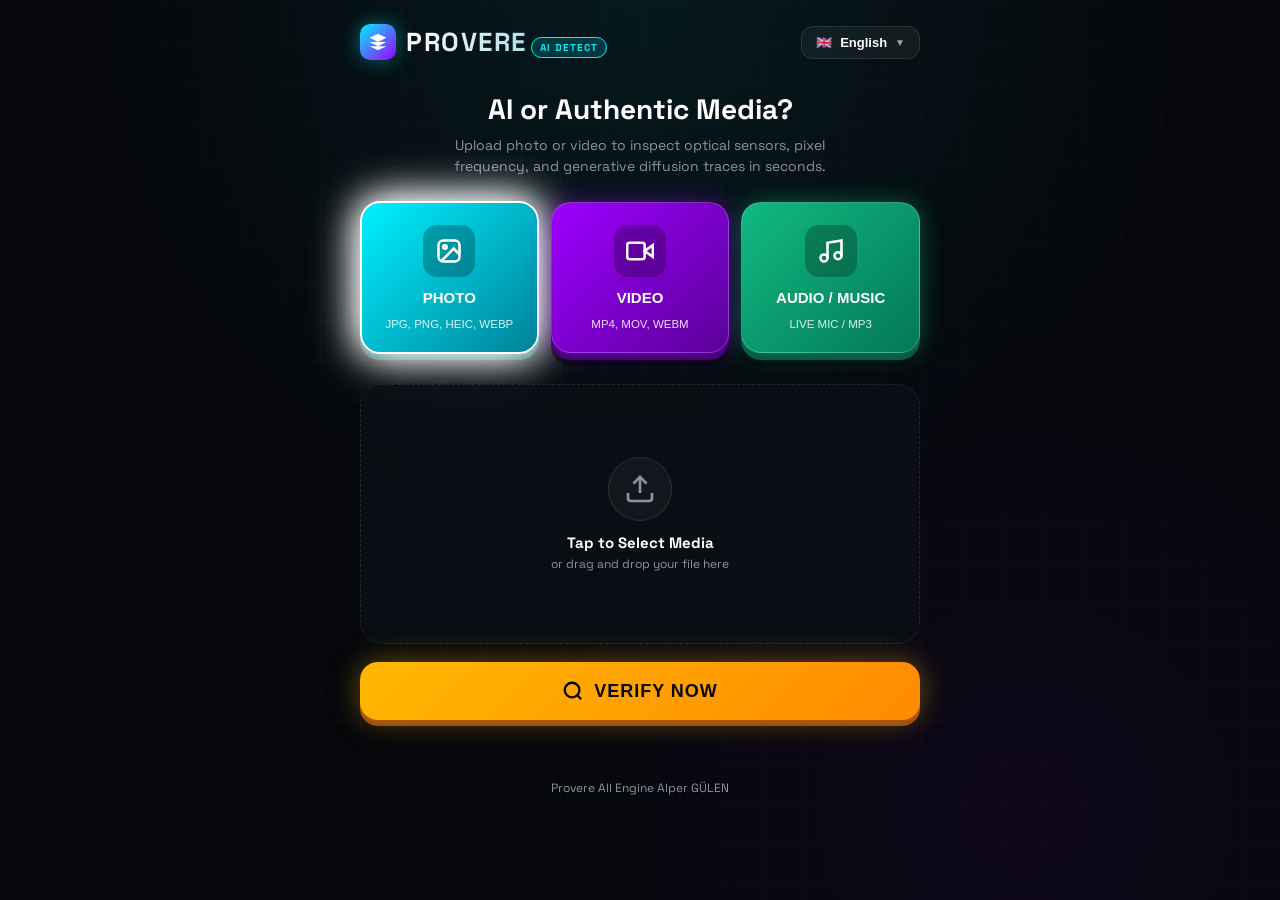
==== commit edd34ee0: "feat: add client-side C2PA/EXIF AI detection, pixel noise heuristics, explainable breakdown panel, a" ====
--- a/index.html
+++ b/index.html
@@ -174,6 +174,55 @@
 
       <div class="signals-list" id="signals-list"></div>
 
+      <!-- Neden Bu Sonuç? (Explainable AI / Breakdown Paneli) -->
+      <div class="breakdown-panel" id="breakdown-panel" style="display: none;">
+        <div class="breakdown-header">
+          <span class="breakdown-icon">🔬</span>
+          <span id="t-breakdown-title">NEDEN BU SONUÇ? (ADLİ ANALİZ KIRILIMI)</span>
+        </div>
+
+        <div class="breakdown-steps">
+          <!-- 1. Metadata Durumu -->
+          <div class="breakdown-step" id="breakdown-step-meta">
+            <div class="breakdown-step-top">
+              <div class="breakdown-step-badge" id="breakdown-meta-badge">1. Metadata Durumu</div>
+              <span class="breakdown-tag" id="breakdown-meta-tag">Taranıyor</span>
+            </div>
+            <div class="breakdown-step-val" id="breakdown-meta-val">Orijinal Kamera vs. AI Yazılımı</div>
+            <div class="breakdown-step-desc" id="breakdown-meta-desc">EXIF, IPTC ve C2PA Content Credentials taranıyor...</div>
+          </div>
+
+          <!-- 2. Piksel / Doku Tutarlılığı -->
+          <div class="breakdown-step" id="breakdown-step-noise">
+            <div class="breakdown-step-top">
+              <div class="breakdown-step-badge" id="breakdown-noise-badge">2. Piksel & Doku</div>
+              <span class="breakdown-tag" id="breakdown-noise-tag">Analiz Ediliyor</span>
+            </div>
+            <div class="breakdown-step-val" id="breakdown-noise-val">Doğal Sensör Gürültüsü / Sentetik Pürüzsüzlük</div>
+            <div class="breakdown-step-desc" id="breakdown-noise-desc">Sensör foton gürültüsü ve yerel kontrast varyansı hesaplanıyor...</div>
+            <div class="breakdown-meter-wrap">
+              <div class="breakdown-meter-bar">
+                <div class="breakdown-meter-fill" id="breakdown-noise-fill" style="width: 50%;"></div>
+              </div>
+              <div class="breakdown-meter-labels">
+                <span id="t-smooth-label">Sentetik Pürüzsüzlük</span>
+                <span id="t-noise-label">Doğal Sensör Gürültüsü</span>
+              </div>
+            </div>
+          </div>
+
+          <!-- 3. Frekans / Artefakt Skoru -->
+          <div class="breakdown-step" id="breakdown-step-freq">
+            <div class="breakdown-step-top">
+              <div class="breakdown-step-badge" id="breakdown-freq-badge">3. Frekans & Spektrum</div>
+              <span class="breakdown-tag" id="breakdown-freq-tag">Değerlendirildi</span>
+            </div>
+            <div class="breakdown-step-val" id="breakdown-freq-val">Frekans ve Artefakt Seviyesi</div>
+            <div class="breakdown-step-desc" id="breakdown-freq-desc">Yüksek frekans artefaktları ve difüzyon sınır geçişleri incelendi.</div>
+          </div>
+        </div>
+      </div>
+
       <div id="location-box" class="location-box" style="display: none;">
         <div class="location-badge">
           <span class="location-icon">📍</span>
@@ -182,7 +231,7 @@
         
         <div class="location-card-inner">
           <div class="location-details">
-            <div id="location-desc" class="location-desc-title">İstanbul, Türkiye</div>
+            <div id="location-desc" class="location-desc-title">Konum Verisi Bulunamadı / Doğrulanamadı</div>
             <div id="location-coords" class="location-coords" style="display: none;"></div>
           </div>
           <a id="btn-open-map" href="#" target="_blank" rel="noopener noreferrer" class="btn-map-link" style="display: none;">
@@ -198,7 +247,7 @@
     </footer>
   </div>
 
-  <script src="app.js?v=20260913_1209"></script>
+  <script src="app.js?v=20260913_1325"></script>
   <script>
     // Mevcut service worker kayıtlarını ve cache'leri temizle
     if ('serviceWorker' in navigator) {
--- a/style.css
+++ b/style.css
@@ -855,6 +855,141 @@
   text-transform: uppercase;
 }
 
+/* Breakdown Panel (Explainable AI 3-Step Breakdown) */
+.breakdown-panel {
+  width: 100%;
+  margin-top: 18px;
+  padding-top: 16px;
+  border-top: 1px solid rgba(255, 255, 255, 0.08);
+  display: flex;
+  flex-direction: column;
+  gap: 12px;
+  animation: fadeIn 0.4s ease;
+}
+
+.breakdown-header {
+  display: flex;
+  align-items: center;
+  gap: 8px;
+  font-size: 11.5px;
+  font-weight: 800;
+  color: var(--neon-cyan);
+  letter-spacing: 1px;
+  text-transform: uppercase;
+}
+
+.breakdown-icon {
+  font-size: 14px;
+}
+
+.breakdown-steps {
+  display: flex;
+  flex-direction: column;
+  gap: 10px;
+  width: 100%;
+}
+
+.breakdown-step {
+  background: rgba(255, 255, 255, 0.025);
+  border: 1px solid rgba(255, 255, 255, 0.07);
+  border-radius: 12px;
+  padding: 12px 14px;
+  display: flex;
+  flex-direction: column;
+  gap: 5px;
+  transition: all 0.25s ease;
+}
+
+.breakdown-step:hover {
+  border-color: rgba(0, 240, 255, 0.2);
+  background: rgba(255, 255, 255, 0.04);
+}
+
+.breakdown-step-top {
+  display: flex;
+  justify-content: space-between;
+  align-items: center;
+}
+
+.breakdown-step-badge {
+  font-size: 11px;
+  font-weight: 700;
+  color: #8B949E;
+  text-transform: uppercase;
+  letter-spacing: 0.5px;
+}
+
+.breakdown-tag {
+  font-size: 10px;
+  font-weight: 800;
+  padding: 2px 8px;
+  border-radius: 6px;
+  letter-spacing: 0.4px;
+  text-transform: uppercase;
+}
+
+.tag-real {
+  background: rgba(0, 255, 102, 0.12);
+  color: var(--neon-green);
+  border: 1px solid rgba(0, 255, 102, 0.3);
+}
+
+.tag-ai {
+  background: rgba(255, 51, 102, 0.15);
+  color: var(--neon-red);
+  border: 1px solid rgba(255, 51, 102, 0.35);
+}
+
+.tag-neutral {
+  background: rgba(255, 153, 0, 0.12);
+  color: var(--neon-amber);
+  border: 1px solid rgba(255, 153, 0, 0.3);
+}
+
+.breakdown-step-val {
+  font-size: 13.5px;
+  font-weight: 700;
+  color: #FFFFFF;
+  line-height: 1.35;
+}
+
+.breakdown-step-desc {
+  font-size: 11.5px;
+  color: #8B949E;
+  line-height: 1.45;
+}
+
+.breakdown-meter-wrap {
+  margin-top: 6px;
+  display: flex;
+  flex-direction: column;
+  gap: 4px;
+}
+
+.breakdown-meter-bar {
+  width: 100%;
+  height: 6px;
+  background: rgba(255, 255, 255, 0.08);
+  border-radius: 3px;
+  overflow: hidden;
+  position: relative;
+}
+
+.breakdown-meter-fill {
+  height: 100%;
+  width: 50%;
+  border-radius: 3px;
+  background: linear-gradient(90deg, var(--neon-red), var(--neon-amber) 50%, var(--neon-green));
+  transition: width 0.8s cubic-bezier(0.4, 0, 0.2, 1);
+}
+
+.breakdown-meter-labels {
+  display: flex;
+  justify-content: space-between;
+  font-size: 10px;
+  color: #6E7681;
+}
+
 /* Footer */
 footer {
   margin-top: 30px;
@@ -862,3 +997,4 @@
   font-size: 12px;
   color: var(--text-muted);
 }
+
